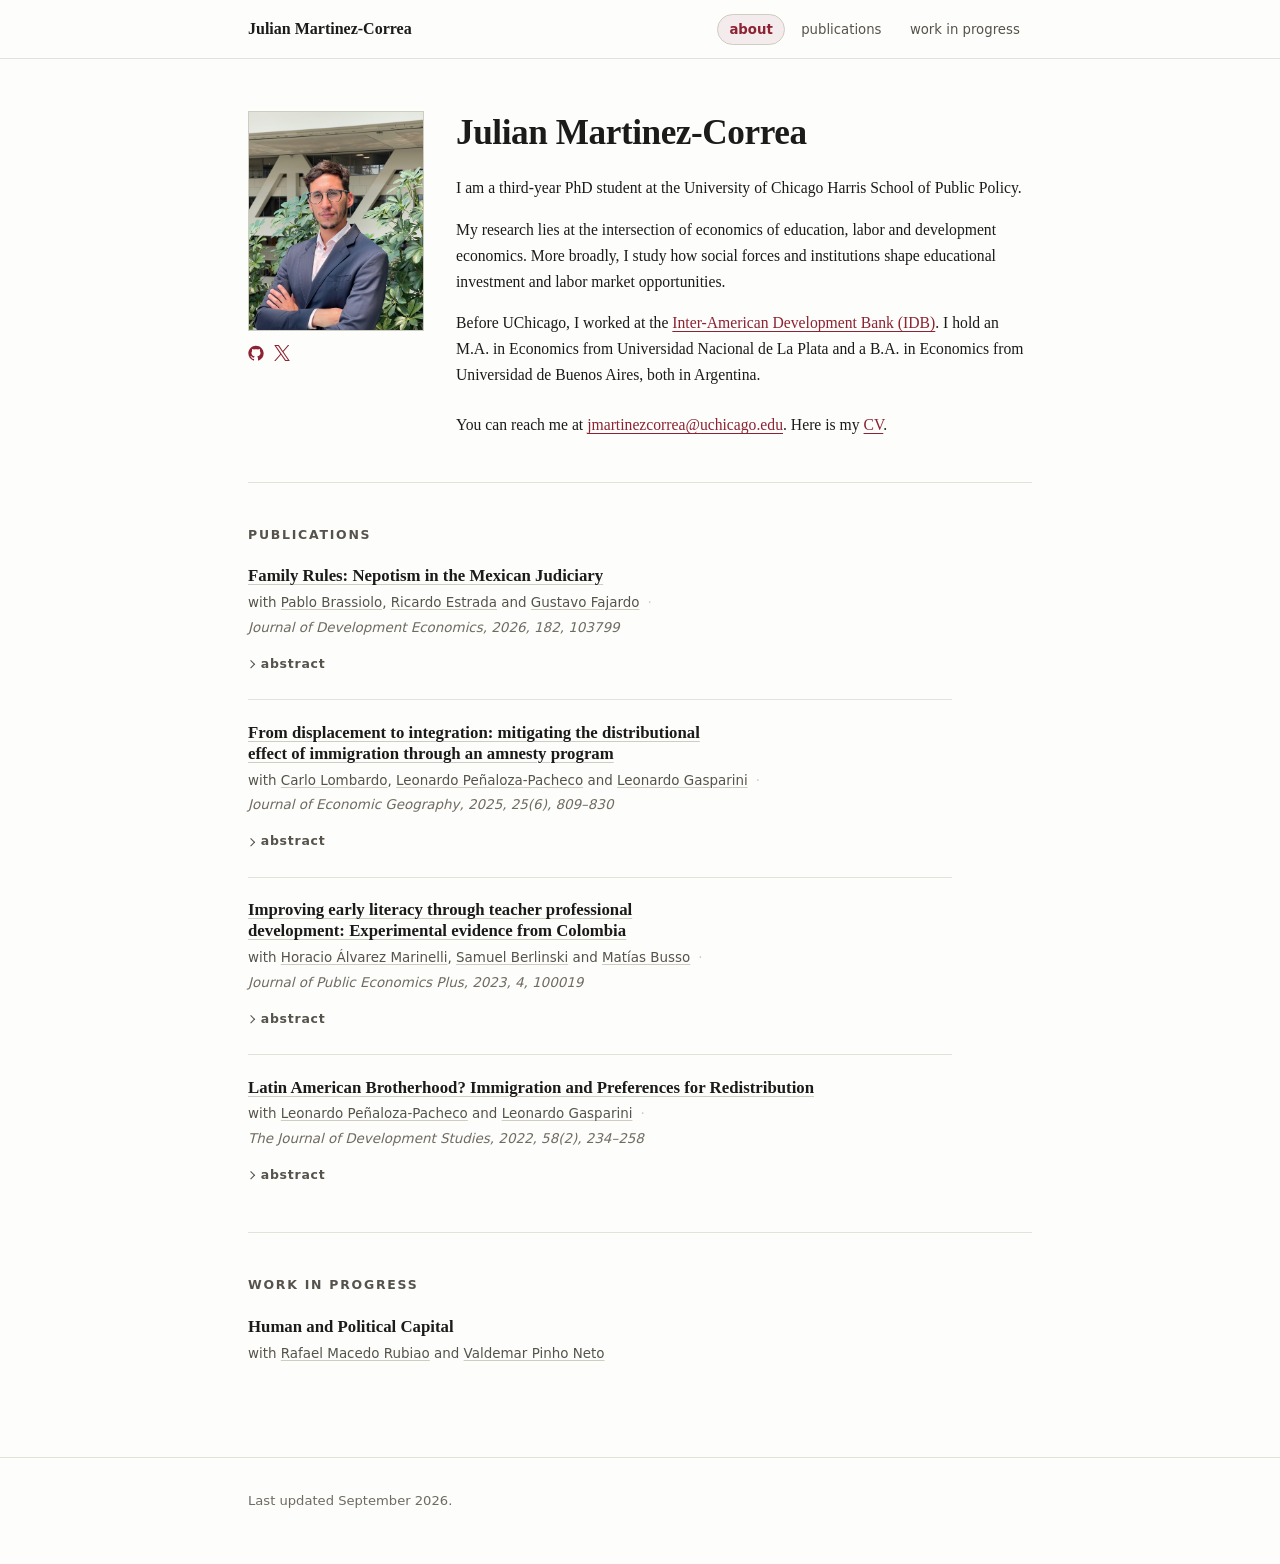
==== index.html @ 86064422 "Academic website One-page static site for Julian Martinez-Correa, PhD student at the University of C" ====
<!doctype html>
<html lang="en">
<head>
<meta charset="utf-8">
<meta name="viewport" content="width=device-width, initial-scale=1">

<title>Julian Martinez-Correa</title>
<meta name="description" content="Julian Martinez-Correa is a third-year PhD student at the University of Chicago Harris School of Public Policy. His research lies at the intersection of economics of education, labor and development economics.">
<meta name="author" content="Julian Martinez-Correa">

<link rel="canonical" href="https://jmartinezcorrea.github.io/">

<meta property="og:type" content="profile">
<meta property="og:title" content="Julian Martinez-Correa">
<meta property="og:description" content="Julian Martinez-Correa is a third-year PhD student at the University of Chicago Harris School of Public Policy. His research lies at the intersection of economics of education, labor and development economics.">
<meta property="og:url" content="https://jmartinezcorrea.github.io/">
<meta property="og:image" content="https://jmartinezcorrea.github.io/assets/img/headshot.jpg">
<meta property="og:locale" content="en_US">
<meta name="twitter:card" content="summary">
<meta name="twitter:creator" content="@julian_mcorrea">

<link rel="stylesheet" href="assets/css/styles.css">
<link rel="icon" href="data:image/svg+xml,<svg xmlns='http://www.w3.org/2000/svg' viewBox='0 0 32 32'><text y='25' x='3' font-size='24' font-family='Georgia,serif' fill='%238c2332'>M</text></svg>">

<!-- Structured data: verified facts only. -->
<script type="application/ld+json">
{
  "@context": "https://schema.org",
  "@type": "Person",
  "name": "Julian Martinez-Correa",
  "url": "https://jmartinezcorrea.github.io/",
  "image": "https://jmartinezcorrea.github.io/assets/img/headshot.jpg",
  "email": "mailto:jmartinezcorrea@uchicago.edu",
  "jobTitle": "PhD Student",
  "affiliation": {
    "@type": "CollegeOrUniversity",
    "name": "University of Chicago Harris School of Public Policy"
  },
  "description": "Third-year PhD student researching economics of education, labor and development economics.",
  "alumniOf": [
    { "@type": "CollegeOrUniversity", "name": "Universidad Nacional de La Plata" },
    { "@type": "CollegeOrUniversity", "name": "Universidad de Buenos Aires" }
  ],
  "sameAs": [
    "https://github.com/jmartinezcorrea",
    "https://x.com/julian_mcorrea"
  ]
}
</script>
</head>

<body id="top">
<a class="skip-link" href="#main">Skip to main content</a>

<header class="site-header">
  <div class="wrap header-inner">
    <a class="site-name" href="#top">Julian Martinez-Correa</a>

    <nav class="tabs" aria-label="Page sections">
      <ul>
        <li><a href="#about">about</a></li>
        <li><a href="#publications">publications</a></li>
        <li><a href="#work-in-progress">work in progress</a></li>
      </ul>
    </nav>
  </div>
</header>

<main id="main">
  <div class="wrap">

    <!-- ================= PROFILE / ABOUT ================= -->
    <section id="about" class="section section--profile" aria-labelledby="name">
      <div class="profile">

        <div class="profile__aside">
          <figure class="profile__figure">
            <img class="profile__photo"
                 src="assets/img/headshot.jpg"
                 alt="Julian Martinez-Correa"
                 width="1000" height="1333">
          </figure>

          <ul class="inline-links" aria-label="Social profiles">
            <li>
              <a href="https://github.com/jmartinezcorrea" aria-label="GitHub profile" title="GitHub">
                <!-- Official GitHub mark from Primer Octicons. -->
                <svg class="inline-links__icon" viewBox="0 0 24 24" aria-hidden="true" focusable="false">
                  <path d="M10.226 17.284c-2.965-.36-5.054-2.493-5.054-5.256 0-1.123.404-2.336 1.078-3.144-.292-.741-.247-2.314.09-2.965.898-.112 2.111.36 2.83 1.01.853-.269 1.752-.404 2.853-.404 1.1 0 1.999.135 2.807.382.696-.629 1.932-1.1 2.83-.988.315.606.36 2.179.067 2.942.72.854 1.101 2 1.101 3.167 0 2.763-2.089 4.852-5.098 5.234.763.494 1.28 1.572 1.28 2.807v2.336c0 .674.561 1.056 1.235.786 4.066-1.55 7.255-5.615 7.255-10.646C23.5 6.188 18.334 1 11.978 1 5.62 1 .5 6.188.5 12.545c0 4.986 3.167 9.12 7.435 10.669.606.225 1.19-.18 1.19-.786V20.63a2.9 2.9 0 0 1-1.078.224c-1.483 0-2.359-.808-2.987-2.313-.247-.607-.517-.966-1.034-1.033-.27-.023-.359-.135-.359-.27 0-.27.45-.471.898-.471.652 0 1.213.404 1.797 1.235.45.651.921.943 1.483.943.561 0 .92-.202 1.437-.719.382-.381.674-.718.944-.943"/>
                </svg>
              </a>
            </li>
            <li>
              <a href="https://x.com/julian_mcorrea" aria-label="X profile" title="X">
                <!-- Official X mark from the X brand toolkit. -->
                <svg class="inline-links__icon" viewBox="0 0 1200 1227" aria-hidden="true" focusable="false">
                  <path d="M714.163 519.284L1160.89 0H1055.03L667.137 450.887L357.328 0H0L468.492 681.821L0 1226.37H105.866L515.491 750.218L842.672 1226.37H1200L714.137 519.284H714.163ZM569.165 687.828L521.697 619.934L144.011 79.6944H306.615L611.412 515.685L658.88 583.579L1055.08 1150.3H892.476L569.165 687.854V687.828Z"/>
                </svg>
              </a>
            </li>
          </ul>
        </div>

        <div class="profile__body">
          <h1 id="name">Julian Martinez-Correa</h1>

          <div class="bio">
            <p>
              I am a third-year PhD student at the University of Chicago Harris
              School of Public Policy.
            </p>
            <p>
              My research lies at the intersection of economics of education,
              labor and development economics. More broadly, I study how social
              forces and institutions shape educational investment and labor
              market opportunities.
            </p>
            <p>
              Before UChicago, I worked at the
              <a href="https://www.iadb.org/en">Inter-American Development Bank (IDB)</a>.
              I hold an M.A. in Economics from Universidad Nacional de La Plata
              and a B.A. in Economics from Universidad de Buenos Aires, both in
              Argentina.
            </p>
          </div>

          <p class="profile-contact">
            You can reach me at
            <a href="mailto:jmartinezcorrea@uchicago.edu">jmartinezcorrea@uchicago.edu</a>.
            Here is my <a href="files/cv.pdf">CV</a>.
          </p>
        </div>
      </div>
    </section>

    <!-- ================= PUBLICATIONS ================= -->
    <!-- Entries are transcribed from your CV, with journal details, author
         lists and DOIs checked against the published record. Newest first.
         Every paper title links to its journal webpage, and every abstract is
         available in a collapsed disclosure. The current copy is concise,
         source-checked website text; replace it with author-supplied wording
         if the article abstracts should appear verbatim. -->
    <section id="publications" class="section" aria-labelledby="publications-h">
      <h2 id="publications-h" class="section__title">Publications</h2>

      <ol class="entries">

        <li class="entry">
          <h3 class="entry__title">
            <a href="https://www.sciencedirect.com/science/article/abs/pii/S0304387826000829">Family Rules: Nepotism in the Mexican Judiciary</a>
          </h3>
          <p class="entry__meta">
            <span class="entry__authors">with
              <a href="https://sites.google.com/view/pablobrassiolo/">Pablo Brassiolo</a>,
              <a href="https://sites.google.com/site/ricardoaestradamartinez/">Ricardo Estrada</a> and
              <a href="https://sites.google.com/site/gusfajardo/">Gustavo Fajardo</a></span>
            <span class="entry__status">Journal of Development Economics, 2026, 182, 103799</span>
          </p>
          <details class="entry__abstract">
            <summary>abstract</summary>
            <p>
              We examine how hiring autonomy can enable favoritism within public
              institutions, focusing on Mexico&rsquo;s federal judiciary. Using
              personnel records and an event study of judge arrivals, with shared
              surnames serving as a proxy for family relationships, we document
              likely nepotistic appointments. Within a year, a judge&rsquo;s arrival
              is followed by an estimated 0.05 related hires into key positions, a
              figure that is likely a lower bound. Connected appointees tend to
              have lower educational attainment, and their arrival is associated
              with reduced court productivity. Nepotism is concentrated among
              judges with prior administrative sanctions and those assigned to
              their birth states.
            </p>
          </details>
        </li>

        <li class="entry">
          <h3 class="entry__title">
            <a href="https://academic.oup.com/joeg/article-abstract/25/6/809/8111986">From displacement to integration: mitigating the distributional effect of immigration through an amnesty program</a>
          </h3>
          <p class="entry__meta">
            <span class="entry__authors">with
              <a href="https://carlombard.github.io/">Carlo Lombardo</a>,
              <a href="https://www.leonardopenalozapacheco.com/">Leonardo Peñaloza-Pacheco</a> and
              <a href="https://www.cedlas.econo.unlp.edu.ar/wp/en/lgasparini/">Leonardo Gasparini</a></span>
            <span class="entry__status">Journal of Economic Geography, 2025, 25(6), 809&ndash;830</span>
          </p>
          <details class="entry__abstract">
            <summary>abstract</summary>
            <p>
              We study how large-scale Venezuelan migration and an
              integration-oriented amnesty affected income distribution in
              Colombia. Recentered influence-function regressions within an
              instrumental-variables design show that the migration shock harmed
              the lower end of native Colombians&rsquo; income distribution, while
              regularization partially offset that effect. The evidence points to
              occupational downgrading as the central mechanism: employment
              restrictions pushed qualified Venezuelan migrants into lower-paid,
              more routine-intensive work, and the amnesty reduced that mismatch.
            </p>
          </details>
        </li>

        <li class="entry">
          <h3 class="entry__title">
            <a href="https://www.sciencedirect.com/science/article/pii/S2666551423000025">Improving early literacy through teacher professional development: Experimental evidence from Colombia</a>
          </h3>
          <p class="entry__meta">
            <span class="entry__authors">with
              <a href="https://blogs.worldbank.org/en/team/h/horacio-alvarez-marinelli">Horacio Álvarez Marinelli</a>,
              <a href="https://www.sberlinski.org/">Samuel Berlinski</a> and
              <a href="https://www.matiasbusso.org/">Matías Busso</a></span>
            <span class="entry__status">Journal of Public Economics Plus, 2023, 4, 100019</span>
          </p>
          <details class="entry__abstract">
            <summary>abstract</summary>
            <p>
              We evaluate Let&rsquo;s All Learn to Read, a one-year professional
              development program for first-grade teachers in Colombia that
              combined training and coaching throughout the school year with
              structured materials for teachers and students. A school-level
              randomized trial found that, after one year, literacy scores in
              treated schools were approximately 0.39 standard deviations higher
              than in control schools. The gains persisted through second and third
              grade, even though later-grade teachers had not received the program.
            </p>
          </details>
        </li>

        <li class="entry">
          <h3 class="entry__title">
            <a href="https://www.tandfonline.com/doi/abs/10.1080/00220388.2021.1961748">Latin American Brotherhood? Immigration and Preferences for Redistribution</a>
          </h3>
          <p class="entry__meta">
            <span class="entry__authors">with
              <a href="https://www.leonardopenalozapacheco.com/">Leonardo Peñaloza-Pacheco</a> and
              <a href="https://www.cedlas.econo.unlp.edu.ar/wp/en/lgasparini/">Leonardo Gasparini</a></span>
            <span class="entry__status">The Journal of Development Studies, 2022, 58(2), 234&ndash;258</span>
          </p>
          <details class="entry__abstract">
            <summary>abstract</summary>
            <p>
              We examine how immigration shapes support for redistribution when
              immigrants and natives come from relatively similar Latin American
              backgrounds. We combine province-level public-opinion responses with
              several immigration datasets and use three complementary empirical
              strategies: census-based cross-sectional instrumental variables,
              fixed-effects estimates using harmonized household surveys, and an
              instrumental-variables analysis of Venezuelan migration to Colombia.
              Across these approaches, higher local immigrant shares are associated
              with significantly lower, but non-monotonic, support for redistribution,
              particularly when immigrants are from other Latin American countries
              or are low-skilled. The relationship is stronger among higher-income
              respondents.
            </p>
          </details>
        </li>

      </ol>
    </section>

    <!-- ================= WORK IN PROGRESS ================= -->
    <section id="work-in-progress" class="section" aria-labelledby="work-in-progress-h">
      <h2 id="work-in-progress-h" class="section__title">Work in Progress</h2>

      <ul class="entries">

        <li class="entry">
          <h3 class="entry__title">Human and Political Capital</h3>
          <p class="entry__meta">
            <span class="entry__authors">with
              <a href="https://rafaelrubiao.github.io/">Rafael Macedo Rubiao</a> and
              <a href="https://sites.google.com/view/valdemarneto/home">Valdemar Pinho Neto</a></span>
          </p>
        </li>

      </ul>
    </section>

  </div>
</main>

<footer class="site-footer">
  <div class="wrap">
    <p class="site-footer__meta">Last updated <time datetime="2026-09-07">September 2026</time>.</p>
  </div>
</footer>

<script src="assets/js/site.js" defer></script>
</body>
</html>
---- assets/css/styles.css ----
/* ==========================================================================
   Julian Martinez-Correa — academic site
   Plain CSS. No framework, no build step.

   EVERY visual decision lives in the THEME block below. To restyle the site,
   change values there and nothing else. The rest of the file only wires those
   values up to elements, and should rarely need editing.

   Sections
     1. THEME          <- edit here
     2. Base
     3. Layout
     4. Header and tabs
     5. Profile
     6. Research entries
     7. Footer
     8. Responsive
     9. Motion and print
   ========================================================================== */


/* ==========================================================================
   1. THEME — edit this block to restyle the whole site
   ========================================================================== */

:root {

  /* --- Colour -------------------------------------------------------------
     Light, warm, near-monochrome with a single accent.
     If you change --text or --bg, re-check contrast: body text wants at least
     4.5:1 against the background, and --text-faint is used at ~13px so it
     needs 4.5:1 too. https://webaim.org/resources/contrastchecker/          */

  --bg:          #fdfdfb;   /* page background                              */
  --bg-subtle:   #f5f4ef;   /* hover fills, placeholder chips               */
  --text:        #1b1b19;   /* body text, headings                          */
  --text-muted:  #56534c;   /* coauthors, section labels, abstract text     */
  --text-faint:  #706b62;   /* journal/status lines, footer, dt labels      */
  --rule:        #e3e1d9;   /* hairline dividers                            */
  --rule-strong: #cfccc1;   /* photo border, link separators                */
  --accent:      #8c2332;   /* links, active tab  (muted maroon)            */
  --accent-deep: #6d1a26;   /* link hover                                   */
  --accent-wash: #f4ebec;   /* active tab background                        */

  /* Try a different accent by replacing the three --accent values, e.g.
       slate blue   #2f4a6b / #223751 / #eaeef3
       forest green #2f5540 / #223f30 / #e9f0eb
       ink / no hue #333230 / #1b1b19 / #efeee9                             */


  /* --- Type ---------------------------------------------------------------
     Two system stacks, so there are no web fonts and no network requests.
     Swap --font-body to var(--font-sans) for an all-sans site.             */

  --font-serif: Charter, "Bitstream Charter", "Sitka Text", Cambria, Georgia,
                "Times New Roman", Times, serif;
  --font-sans:  system-ui, -apple-system, "Segoe UI", Roboto, "Helvetica Neue",
                Arial, sans-serif;

  --font-body: var(--font-serif);   /* prose, headings, paper titles        */
  --font-ui:   var(--font-sans);    /* nav, labels, metadata, link rows     */

  --size-base:          1.0625rem;  /* body text                            */
  --size-base-mobile:   1rem;
  --line-height:        1.65;

  --size-h1:            clamp(1.75rem, 1.45rem + 1.2vw, 2.2rem);
  --size-section-title: 0.78rem;    /* the small caps "PUBLICATIONS" labels */
  --size-entry-title:   1.05rem;    /* paper titles                         */
  --size-meta:          0.84rem;    /* coauthors, journal line              */
  --size-ui:            0.83rem;    /* nav tabs                             */
  --size-small:         0.82rem;    /* footer                               */

  --tracking-caps:      0.14em;     /* letter-spacing on small caps labels  */


  /* --- Layout ------------------------------------------------------------ */

  --wrap:        52rem;   /* page container width                           */
  --measure:     44rem;   /* max width of running text and research entries */
  --gutter:      1.5rem;  /* left/right page padding                        */
  --gutter-mobile: 1.15rem;

  --section-gap: 2.75rem; /* vertical padding around each section           */
  --section-gap-mobile: 2.25rem;
  --entry-gap:   1.4rem;  /* vertical padding around each research entry    */

  /* Approximate sticky-header height, used to offset anchor jumps so a
     heading is not hidden underneath. site.js replaces this with the real
     measured height; the static value is what no-JavaScript visitors get.  */
  --header-h: 4.25rem;


  /* --- Photo -------------------------------------------------------------- */

  --photo-width:        11rem;    /* column width on desktop                */
  --photo-width-mobile: 10.5rem;  /* cap on narrow screens                  */
  --photo-aspect:       4 / 5;    /* try 1 / 1 for a square, 3 / 4 for taller */
  --photo-position:     50% 30%;  /* which part of the photo to keep when
                                     cropping; lower the 2nd number to show
                                     more of the top of the frame           */
  --photo-radius:       0;        /* e.g. 4px, or 50% for a circle          */
  --photo-border:       1px solid var(--rule-strong);
  --social-align:       flex-start; /* icon row under the photo; center
                                       centres it on the photo instead      */


  /* --- Details ------------------------------------------------------------ */

  --radius-pill:  999px;  /* nav tab shape; 4px gives square-ish tabs       */
  --focus-width:  2px;    /* keyboard focus ring                            */
  --focus-offset: 3px;
}


/* ==========================================================================
   2. Base
   ========================================================================== */

*, *::before, *::after { box-sizing: border-box; }

html {
  scroll-behavior: smooth;
  -webkit-text-size-adjust: 100%;
}

body {
  margin: 0;
  background: var(--bg);
  color: var(--text);
  font-family: var(--font-body);
  font-size: var(--size-base);
  line-height: var(--line-height);
  text-rendering: optimizeLegibility;
  -webkit-font-smoothing: antialiased;
  overflow-wrap: break-word;
}

h1, h2, h3 { line-height: 1.25; margin: 0; font-weight: 600; }

p { margin: 0 0 1em; }
p:last-child { margin-bottom: 0; }

a {
  color: var(--accent);
  text-decoration: underline;
  text-decoration-thickness: 1px;
  text-underline-offset: 0.16em;
}
a:hover { color: var(--accent-deep); text-decoration-thickness: 2px; }

:focus-visible {
  outline: var(--focus-width) solid var(--accent);
  outline-offset: var(--focus-offset);
  border-radius: 2px;
}

img { max-width: 100%; height: auto; display: block; }

/* Fixed rather than absolute, so it lands at the top of the viewport even if
   focus reaches it while the page is scrolled down. */
.skip-link {
  position: fixed;
  top: -6rem;
  left: 0.75rem;
  z-index: 100;
  background: var(--bg);
  color: var(--accent);
  font-family: var(--font-ui);
  font-size: 0.85rem;
  padding: 0.6rem 1rem;
  border: 1px solid var(--rule-strong);
  border-radius: 4px;
}
.skip-link:focus { top: 0.75rem; }

/* ==========================================================================
   3. Layout
   ========================================================================== */

.wrap {
  width: 100%;
  max-width: var(--wrap);
  margin-inline: auto;
  padding-inline: var(--gutter);
}

.section {
  padding-block: var(--section-gap);
  border-top: 1px solid var(--rule);
  scroll-margin-top: calc(var(--header-h) + 0.75rem);
}
.section:first-child { border-top: 0; }

.section--profile { padding-top: calc(var(--section-gap) + 0.5rem); }

.section__title {
  font-family: var(--font-ui);
  font-size: var(--size-section-title);
  font-weight: 600;
  letter-spacing: var(--tracking-caps);
  text-transform: uppercase;
  color: var(--text-muted);
  margin-bottom: 1.5rem;
}


/* ==========================================================================
   4. Header and tab navigation
   ========================================================================== */

.site-header {
  position: sticky;
  top: 0;
  z-index: 50;
  background: var(--bg);
  border-bottom: 1px solid var(--rule);
}

.header-inner {
  display: flex;
  flex-wrap: wrap;
  align-items: baseline;
  justify-content: space-between;
  gap: 0.5rem 1.5rem;
  padding-block: 0.85rem;
}

.site-name {
  font-size: 1rem;
  font-weight: 600;
  color: var(--text);
  text-decoration: none;
  white-space: nowrap;
}
.site-name:hover { color: var(--accent); }

/* Tabs are real in-page anchors, so they work with JavaScript disabled. */
.tabs ul {
  display: flex;
  flex-wrap: wrap;
  gap: 0.15rem 0.25rem;
  list-style: none;
  margin: 0;
  padding: 0;
}

.tabs a {
  display: block;
  font-family: var(--font-ui);
  font-size: var(--size-ui);
  line-height: 1;
  color: var(--text-muted);
  text-decoration: none;
  padding: 0.5rem 0.7rem;
  border-radius: var(--radius-pill);
  border: 1px solid transparent;
  transition: color 0.15s ease, background-color 0.15s ease,
              border-color 0.15s ease;
}

.tabs a:hover {
  color: var(--text);
  background: var(--bg-subtle);
}

/* The active tab is marked three ways — weight, colour and a ring — so the
   state never depends on colour perception alone. */
.tabs a[aria-current] {
  color: var(--accent);
  font-weight: 600;
  background: var(--accent-wash);
  border-color: var(--rule-strong);
}


/* ==========================================================================
   5. Profile
   ========================================================================== */

.profile {
  display: grid;
  grid-template-columns: var(--photo-width) minmax(0, 1fr);
  gap: 2rem;
  align-items: start;
}

.profile__aside { min-width: 0; }

.profile__figure { margin: 0; }

.profile__photo {
  width: 100%;
  aspect-ratio: var(--photo-aspect);
  object-fit: cover;
  object-position: var(--photo-position);
  border: var(--photo-border);
  border-radius: var(--photo-radius);
  background: var(--bg-subtle);
}

.profile__body { min-width: 0; }

h1 {
  font-size: var(--size-h1);
  letter-spacing: -0.012em;
  margin-bottom: 1.25rem;
}

.bio {
  max-width: var(--measure);
  font-size: 0.98rem;
}

.profile-contact {
  margin: 1.5rem 0 0;
  font-size: 0.98rem;
}

.inline-links {
  list-style: none;
  /* The negative left margin cancels the padding on each link below, so the
     icon itself lines up with the photo's left edge rather than sitting 4px
     inside it. With --social-align: center it shifts the row 4px left of
     centre, which is imperceptible on a column this narrow. */
  margin: 0.6rem 0 0 -0.25rem;
  padding: 0;
  display: flex;
  flex-wrap: wrap;
  justify-content: var(--social-align);
  gap: 0.15rem;            /* the padding below supplies the rest of the gap */
}

/* The icon is 16px, but the tappable area is padded out to 24x24 so it meets
   the WCAG 2.2 minimum target size (SC 2.5.8) and is comfortable on a phone. */
.inline-links a {
  display: inline-flex;
  align-items: center;
  justify-content: center;
  padding: 0.25rem;
}

.inline-links__icon {
  width: 1rem;
  height: 1rem;
  flex: 0 0 auto;
  fill: currentColor;
}


/* ==========================================================================
   6. Research entries
   ========================================================================== */

.entries {
  list-style: none;
  margin: 0;
  padding: 0;
}

.entry {
  padding-block: var(--entry-gap);
  border-top: 1px solid var(--rule);
  max-width: var(--measure);
}
.entry:first-child { border-top: 0; padding-top: 0; }
.entry:last-child { padding-bottom: 0; }

.entry__title {
  font-size: var(--size-entry-title);
  font-weight: 600;
  margin-bottom: 0.3rem;
  text-wrap: balance;
}

.entry__title a {
  color: inherit;
  text-decoration-color: var(--rule-strong);
}
.entry__title a:hover {
  color: var(--accent);
  text-decoration-color: currentColor;
}

.entry__meta {
  font-family: var(--font-ui);
  font-size: var(--size-meta);
  color: var(--text-muted);
  margin-bottom: 0.6rem;
  display: flex;
  flex-wrap: wrap;
  gap: 0.15rem 0.5rem;
}

.entry__authors { min-width: 0; }

/* Coauthor names link to their own sites. Kept in the body colour with a
   faint underline so a long author list does not turn into a row of loud
   accent-coloured links. */
.entry__authors a {
  color: inherit;
  text-decoration-color: var(--rule-strong);
  text-underline-offset: 0.15em;
}
.entry__authors a:hover {
  color: var(--accent);
  text-decoration-color: currentColor;
}

.entry__status {
  color: var(--text-faint);
  font-style: italic;
}

/* Separator only when a status actually follows an author list, and attached
   to the authors so a long coauthor list that pushes the status onto its own
   line does not strand a dot at the start of that line. */
.entry__meta:has(.entry__status) > .entry__authors::after {
  content: "·";
  margin-left: 0.5rem;
  font-style: normal;
  color: var(--rule-strong);
}

/* Native <details> keeps the list scannable and needs no JavaScript. */
.entry__abstract { margin-bottom: 0; }

.entry__abstract > summary {
  cursor: pointer;
  font-family: var(--font-ui);
  font-size: 0.78rem;
  font-weight: 600;
  letter-spacing: 0.06em;
  text-transform: none;
  color: var(--text-muted);
  list-style: none;
  display: inline-flex;
  align-items: center;
  gap: 0.4rem;
  padding: 0.15rem 0;
}
.entry__abstract > summary::-webkit-details-marker { display: none; }
.entry__abstract > summary::before {
  content: "";
  width: 0.4rem;
  height: 0.4rem;
  border-right: 1.5px solid currentColor;
  border-bottom: 1.5px solid currentColor;
  transform: rotate(-45deg);
  transition: transform 0.15s ease;
}
.entry__abstract[open] > summary::before { transform: rotate(45deg); }
.entry__abstract > summary:hover { color: var(--accent); }

.entry__abstract > p {
  margin: 0.5rem 0 0;
  padding-left: 0.9rem;
  border-left: 2px solid var(--rule);
  font-size: 0.95rem;
  color: var(--text-muted);
}


/* ==========================================================================
   7. Footer
   ========================================================================== */

.site-footer {
  border-top: 1px solid var(--rule);
  margin-top: 3rem;
  padding-block: 2rem 3rem;
  font-family: var(--font-ui);
  font-size: var(--size-small);
  color: var(--text-faint);
}
.site-footer p { margin: 0 0 0.3rem; }


/* ==========================================================================
   8. Responsive
   ========================================================================== */

/* Tablet and below: photo above the text, capped so it never dominates. */
@media (max-width: 46rem) {

  /* Deliberately generous: with the tabs wrapped the header can reach ~7.4rem,
     and this static value is what no-JavaScript visitors scroll against.
     site.js replaces it with the measured height when it runs. Overshooting
     costs a little whitespace; undershooting hides the heading. */
  :root { --header-h: 7.5rem; }

  .header-inner {
    flex-direction: column;
    align-items: flex-start;
    gap: 0.55rem;
    padding-block: 0.7rem;
  }

  /* Let the tabs wrap rather than clip, pulled flush with the container. */
  .tabs { width: 100%; }
  .tabs ul { margin-left: -0.7rem; }

  .profile {
    grid-template-columns: minmax(0, 1fr);
    gap: 1.4rem;
  }
  .profile__aside { max-width: var(--photo-width-mobile); }
}

@media (max-width: 30rem) {
  :root {
    --gutter: var(--gutter-mobile);
    --size-base: var(--size-base-mobile);
    --section-gap: var(--section-gap-mobile);
  }
  .tabs a { padding: 0.45rem 0.6rem; font-size: 0.8rem; }
}


/* ==========================================================================
   9. Motion and print
   ========================================================================== */

@media (prefers-reduced-motion: reduce) {
  html { scroll-behavior: auto; }
  *, *::before, *::after {
    animation-duration: 0.01ms !important;
    animation-iteration-count: 1 !important;
    transition-duration: 0.01ms !important;
    scroll-behavior: auto !important;
  }
}

@media print {
  .site-header, .skip-link, .site-footer__meta { display: none; }
  body { font-size: 11pt; background: #fff; }
  .section { border-top: 1px solid #ccc; page-break-inside: avoid; }
  a { color: #000; text-decoration: underline; }
}
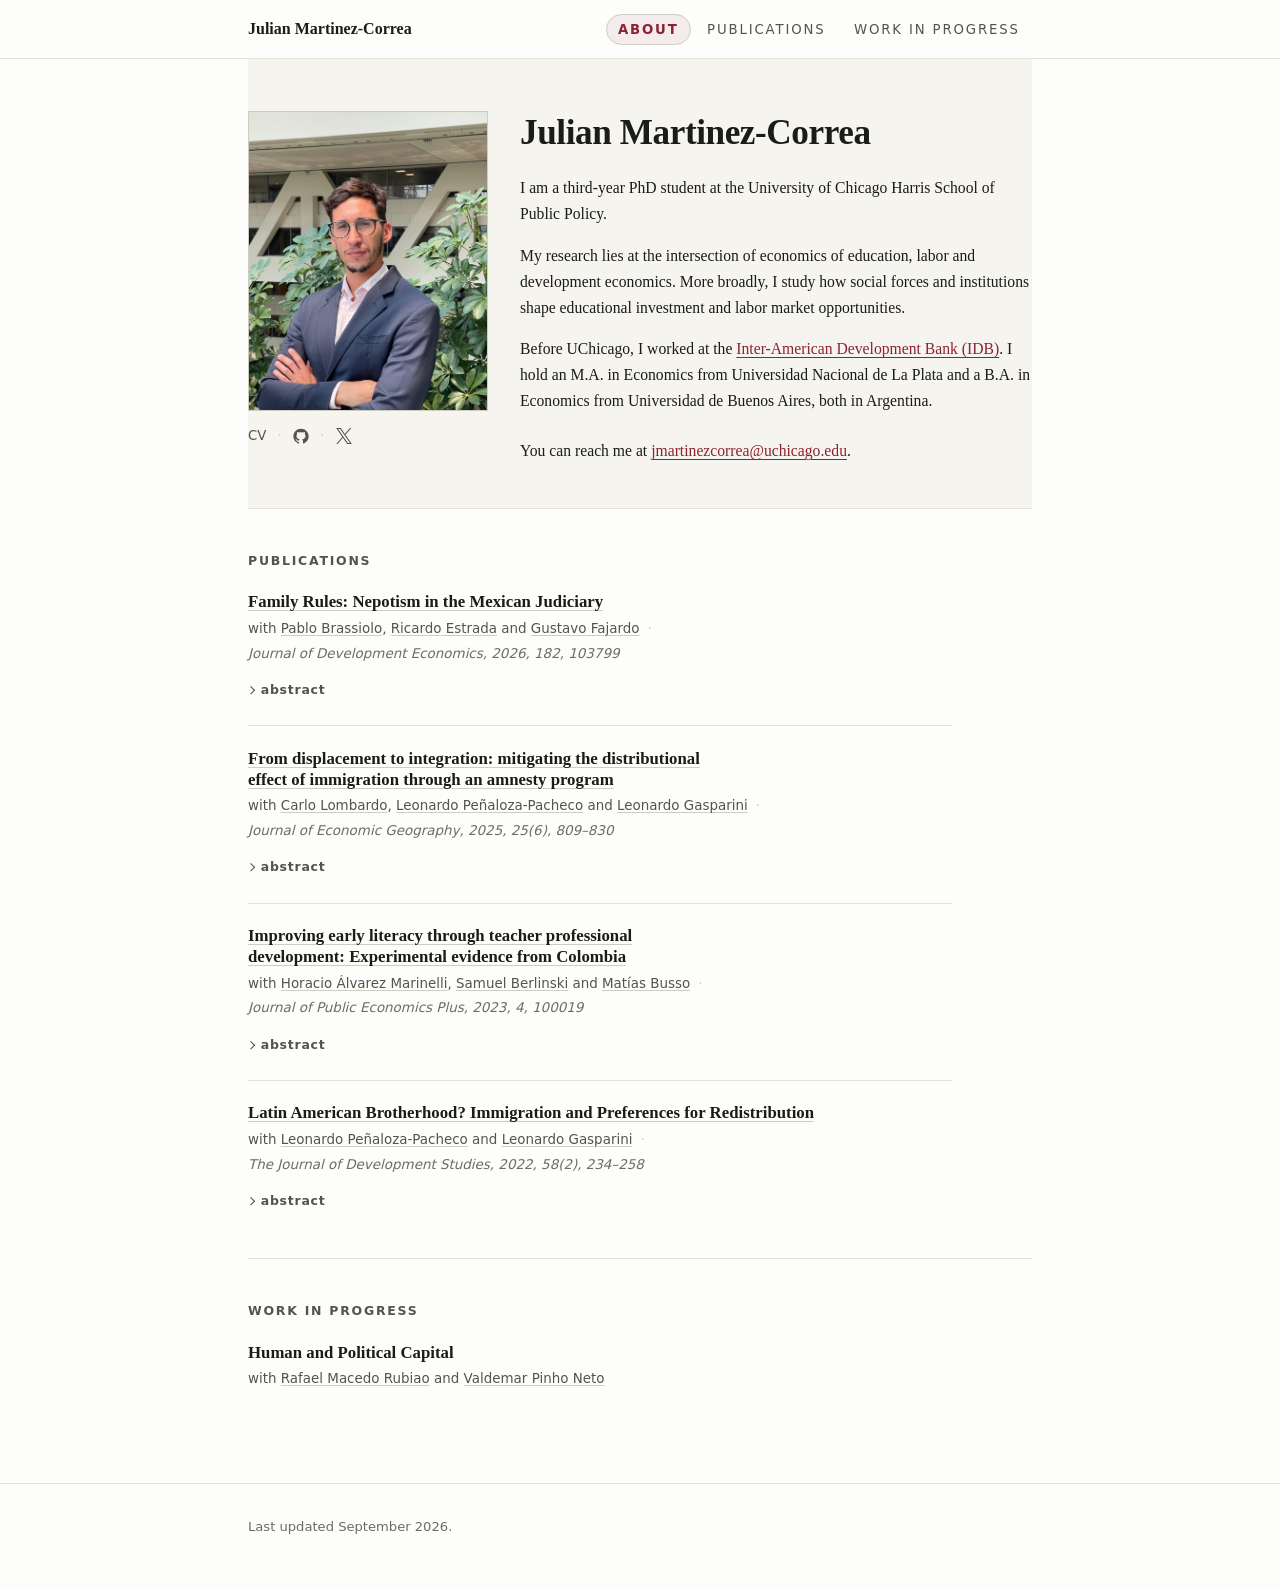
==== commit fea67cc6: "Visual/UX pass: caps nav, larger photo, About band, CV moved to link row - Nav tabs now render ALL C" ====
--- a/index.html
+++ b/index.html
@@ -7,6 +7,10 @@
 <title>Julian Martinez-Correa</title>
 <meta name="description" content="Julian Martinez-Correa is a third-year PhD student at the University of Chicago Harris School of Public Policy. His research lies at the intersection of economics of education, labor and development economics.">
 <meta name="author" content="Julian Martinez-Correa">
+
+<!-- Google Search Console ownership verification. Must stay in <head> on the
+     homepage; removing it un-verifies the property. -->
+<meta name="google-site-verification" content="J8aLhIPQWXHVKhF8gl2CatFygH-E9LzsPXmiMqQEQso">
 
 <link rel="canonical" href="https://jmartinezcorrea.github.io/">
 
@@ -38,12 +42,31 @@
   },
   "description": "Third-year PhD student researching economics of education, labor and development economics.",
   "alumniOf": [
-    { "@type": "CollegeOrUniversity", "name": "Universidad Nacional de La Plata" },
-    { "@type": "CollegeOrUniversity", "name": "Universidad de Buenos Aires" }
+    {
+      "@type": "CollegeOrUniversity",
+      "name": "Universidad Nacional de La Plata"
+    },
+    {
+      "@type": "CollegeOrUniversity",
+      "name": "Universidad de Buenos Aires"
+    }
   ],
   "sameAs": [
+    "https://orcid.org/0000-0003-4623-5174",
+    "https://harris.uchicago.edu/directory/julian-gabriel-martinez-correa",
     "https://github.com/jmartinezcorrea",
     "https://x.com/julian_mcorrea"
+  ],
+  "alternateName": [
+    "Julian Martinez Correa",
+    "Julián Martínez Correa",
+    "Julián Martínez-Correa",
+    "Julian Gabriel Martinez Correa"
+  ],
+  "knowsAbout": [
+    "Economics of education",
+    "Labor economics",
+    "Development economics"
   ]
 }
 </script>
@@ -58,9 +81,9 @@
 
     <nav class="tabs" aria-label="Page sections">
       <ul>
-        <li><a href="#about">about</a></li>
-        <li><a href="#publications">publications</a></li>
-        <li><a href="#work-in-progress">work in progress</a></li>
+        <li><a href="#about">About</a></li>
+        <li><a href="#publications">Publications</a></li>
+        <li><a href="#work-in-progress">Work in Progress</a></li>
       </ul>
     </nav>
   </div>
@@ -81,7 +104,10 @@
                  width="1000" height="1333">
           </figure>
 
-          <ul class="inline-links" aria-label="Social profiles">
+          <ul class="inline-links" aria-label="Profile links">
+            <li>
+              <a href="files/cv.pdf">CV</a>
+            </li>
             <li>
               <a href="https://github.com/jmartinezcorrea" aria-label="GitHub profile" title="GitHub">
                 <!-- Official GitHub mark from Primer Octicons. -->
@@ -127,7 +153,6 @@
           <p class="profile-contact">
             You can reach me at
             <a href="mailto:jmartinezcorrea@uchicago.edu">jmartinezcorrea@uchicago.edu</a>.
-            Here is my <a href="files/cv.pdf">CV</a>.
           </p>
         </div>
       </div>
--- a/assets/css/styles.css
+++ b/assets/css/styles.css
@@ -93,8 +93,8 @@
 
   /* --- Photo -------------------------------------------------------------- */
 
-  --photo-width:        11rem;    /* column width on desktop                */
-  --photo-width-mobile: 10.5rem;  /* cap on narrow screens                  */
+  --photo-width:        15rem;    /* column width on desktop                */
+  --photo-width-mobile: 13rem;    /* cap on narrow screens                  */
   --photo-aspect:       4 / 5;    /* try 1 / 1 for a square, 3 / 4 for taller */
   --photo-position:     50% 30%;  /* which part of the photo to keep when
                                      cropping; lower the 2nd number to show
@@ -192,7 +192,15 @@
 }
 .section:first-child { border-top: 0; }
 
-.section--profile { padding-top: calc(var(--section-gap) + 0.5rem); }
+/* A subtle off-white band distinguishes the profile section from the rest of
+   the page without introducing a new colour — it's the same --bg-subtle tone
+   already used for hover fills. The band is edge-to-edge automatically: only
+   .wrap is width-constrained, .section itself spans the full viewport. The
+   divider below comes for free from the next section's own border-top. */
+.section--profile {
+  padding-top: calc(var(--section-gap) + 0.5rem);
+  background: var(--bg-subtle);
+}
 
 .section__title {
   font-family: var(--font-ui);
@@ -245,11 +253,17 @@
   padding: 0;
 }
 
+/* Uppercase via text-transform rather than typing caps into the HTML: the
+   source stays Title Case (readable, matches the .section__title source
+   convention below), and most screen readers announce transformed text
+   normally rather than spelling it out letter by letter. */
 .tabs a {
   display: block;
   font-family: var(--font-ui);
   font-size: var(--size-ui);
   line-height: 1;
+  text-transform: uppercase;
+  letter-spacing: var(--tracking-caps);
   color: var(--text-muted);
   text-decoration: none;
   padding: 0.5rem 0.7rem;
@@ -317,27 +331,56 @@
   font-size: 0.98rem;
 }
 
+/* CV · GitHub · X, as a single row beneath the photo. */
 .inline-links {
   list-style: none;
-  /* The negative left margin cancels the padding on each link below, so the
-     icon itself lines up with the photo's left edge rather than sitting 4px
-     inside it. With --social-align: center it shifts the row 4px left of
-     centre, which is imperceptible on a column this narrow. */
+  /* The negative left margin cancels the padding on the first link below, so
+     it lines up with the photo's left edge rather than sitting 4px inside
+     it. With --social-align: center it shifts the row 4px left of centre,
+     which is imperceptible on a column this narrow. */
   margin: 0.6rem 0 0 -0.25rem;
   padding: 0;
   display: flex;
   flex-wrap: wrap;
+  align-items: center;
   justify-content: var(--social-align);
-  gap: 0.15rem;            /* the padding below supplies the rest of the gap */
-}
-
-/* The icon is 16px, but the tappable area is padded out to 24x24 so it meets
-   the WCAG 2.2 minimum target size (SC 2.5.8) and is comfortable on a phone. */
+  gap: 0.45rem;
+  font-family: var(--font-ui);
+  font-size: var(--size-ui);
+}
+
+.inline-links > li {
+  display: flex;
+  align-items: center;
+}
+
+/* Centred middle-dot separators. Generated content isn't exposed to
+   assistive tech, so a screen reader announces "list, 3 items" and nothing
+   is lost by the dot being skipped — it carries no information beyond the
+   visual grouping the list structure already provides. */
+.inline-links > li:not(:first-child)::before {
+  content: "\00B7";
+  margin-right: 0.45rem;
+  color: var(--rule-strong);
+}
+
+/* The icon's tappable area is padded out to 24x24 so it meets the WCAG 2.2
+   minimum target size (SC 2.5.8) and is comfortable on a phone; the CV text
+   link gets the same padding so its hit box matches. Muted by default,
+   accent on hover/focus — the same treatment as nav tabs and entry links,
+   so the plain-text CV link sits naturally next to the two icons rather
+   than standing out as a different kind of control. */
 .inline-links a {
   display: inline-flex;
   align-items: center;
   justify-content: center;
   padding: 0.25rem;
+  color: var(--text-muted);
+  text-decoration: none;
+}
+.inline-links a:hover,
+.inline-links a:focus-visible {
+  color: var(--accent);
 }
 
 .inline-links__icon {
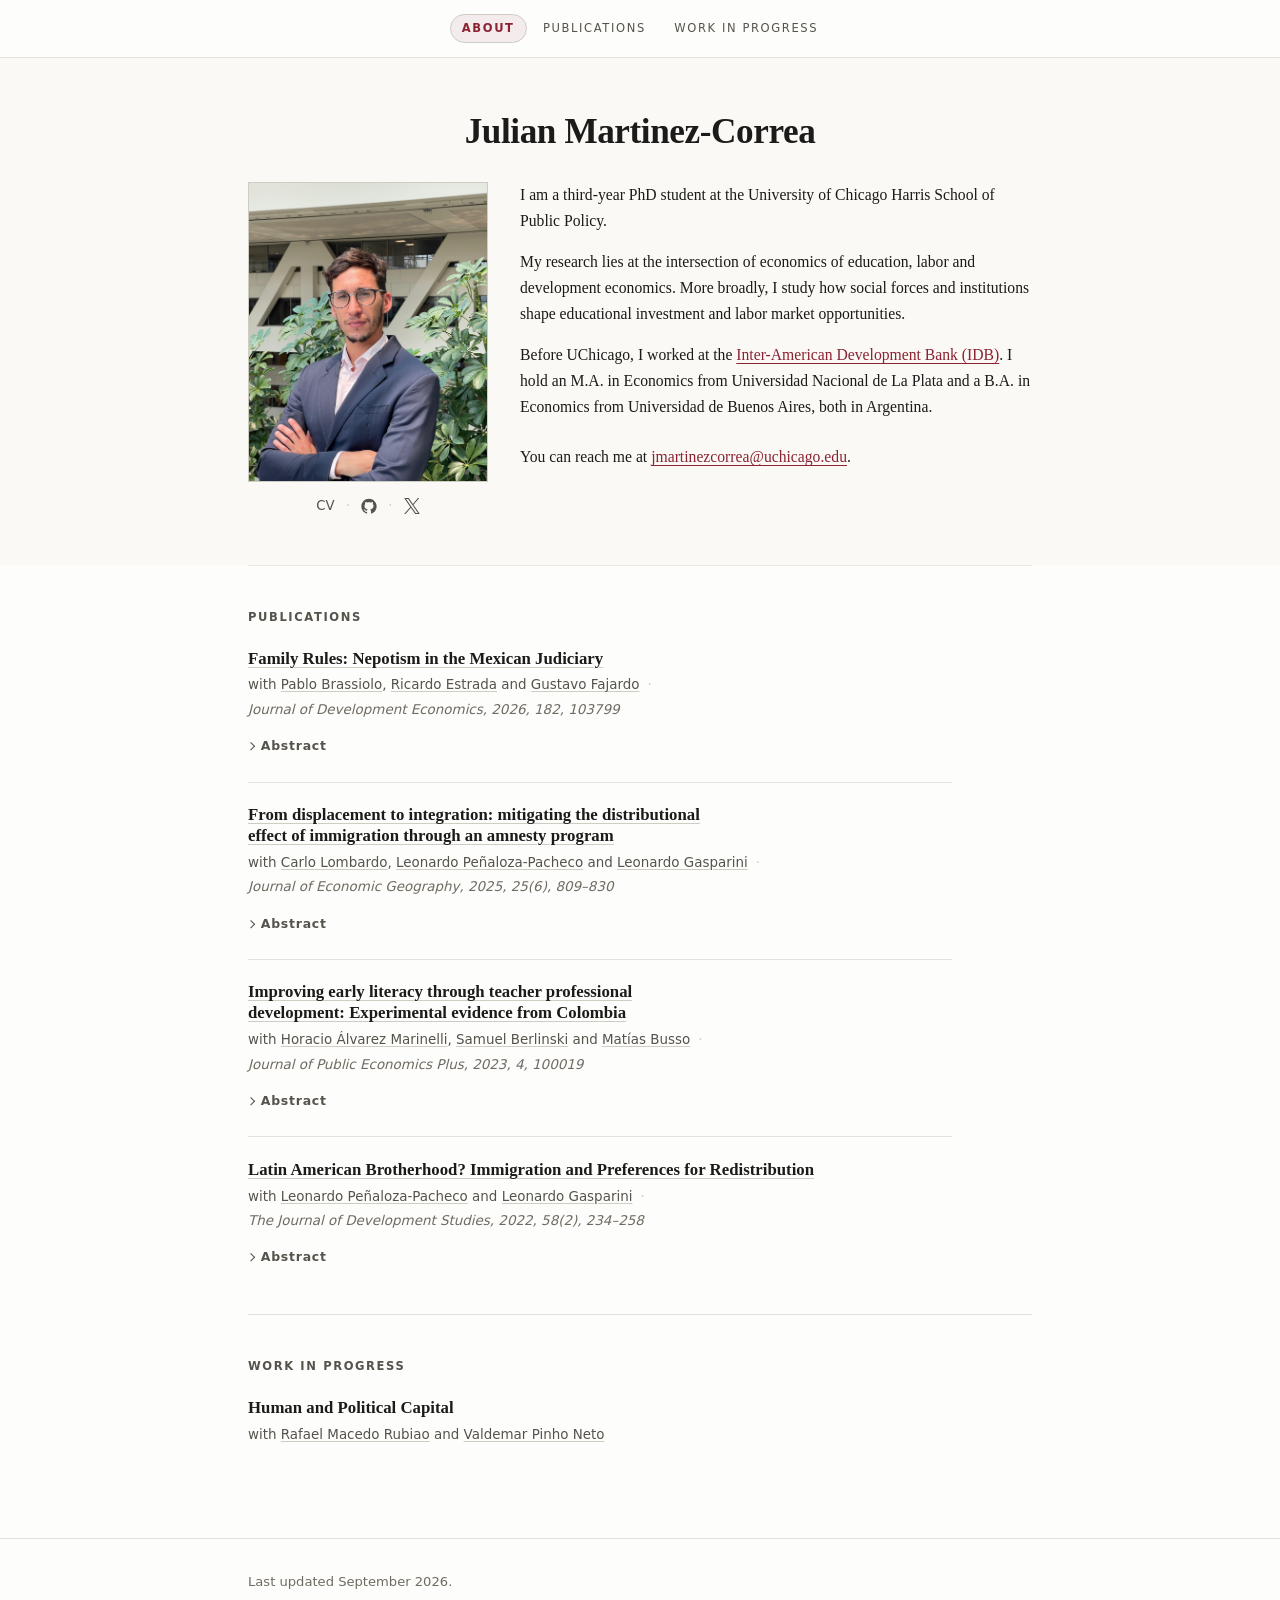
==== commit 74817c35: "Centre the name and link row, widen and lighten the About band - CV · GitHub · X now centres under t" ====
--- a/index.html
+++ b/index.html
@@ -77,8 +77,6 @@
 
 <header class="site-header">
   <div class="wrap header-inner">
-    <a class="site-name" href="#top">Julian Martinez-Correa</a>
-
     <nav class="tabs" aria-label="Page sections">
       <ul>
         <li><a href="#about">About</a></li>
@@ -94,6 +92,8 @@
 
     <!-- ================= PROFILE / ABOUT ================= -->
     <section id="about" class="section section--profile" aria-labelledby="name">
+      <h1 id="name">Julian Martinez-Correa</h1>
+
       <div class="profile">
 
         <div class="profile__aside">
@@ -128,8 +128,6 @@
         </div>
 
         <div class="profile__body">
-          <h1 id="name">Julian Martinez-Correa</h1>
-
           <div class="bio">
             <p>
               I am a third-year PhD student at the University of Chicago Harris
@@ -182,7 +180,7 @@
             <span class="entry__status">Journal of Development Economics, 2026, 182, 103799</span>
           </p>
           <details class="entry__abstract">
-            <summary>abstract</summary>
+            <summary>Abstract</summary>
             <p>
               We examine how hiring autonomy can enable favoritism within public
               institutions, focusing on Mexico&rsquo;s federal judiciary. Using
@@ -211,7 +209,7 @@
             <span class="entry__status">Journal of Economic Geography, 2025, 25(6), 809&ndash;830</span>
           </p>
           <details class="entry__abstract">
-            <summary>abstract</summary>
+            <summary>Abstract</summary>
             <p>
               We study how large-scale Venezuelan migration and an
               integration-oriented amnesty affected income distribution in
@@ -238,7 +236,7 @@
             <span class="entry__status">Journal of Public Economics Plus, 2023, 4, 100019</span>
           </p>
           <details class="entry__abstract">
-            <summary>abstract</summary>
+            <summary>Abstract</summary>
             <p>
               We evaluate Let&rsquo;s All Learn to Read, a one-year professional
               development program for first-grade teachers in Colombia that
@@ -263,7 +261,7 @@
             <span class="entry__status">The Journal of Development Studies, 2022, 58(2), 234&ndash;258</span>
           </p>
           <details class="entry__abstract">
-            <summary>abstract</summary>
+            <summary>Abstract</summary>
             <p>
               We examine how immigration shapes support for redistribution when
               immigrants and natives come from relatively similar Latin American
--- a/assets/css/styles.css
+++ b/assets/css/styles.css
@@ -32,7 +32,10 @@
      needs 4.5:1 too. https://webaim.org/resources/contrastchecker/          */
 
   --bg:          #fdfdfb;   /* page background                              */
-  --bg-subtle:   #f5f4ef;   /* hover fills, placeholder chips               */
+  --bg-subtle:   #f5f4ef;   /* hover fills, photo backdrop                  */
+  --bg-band:     #faf9f5;   /* the About section band — deliberately only a
+                               few steps off --bg so it reads as a change of
+                               paper, not a coloured panel                  */
   --text:        #1b1b19;   /* body text, headings                          */
   --text-muted:  #56534c;   /* coauthors, section labels, abstract text     */
   --text-faint:  #706b62;   /* journal/status lines, footer, dt labels      */
@@ -65,7 +68,8 @@
   --line-height:        1.65;
 
   --size-h1:            clamp(1.75rem, 1.45rem + 1.2vw, 2.2rem);
-  --size-section-title: 0.78rem;    /* the small caps "PUBLICATIONS" labels */
+  --size-section-title: 0.72rem;    /* small caps labels; the nav tabs share
+                                       this size so the two read as one set */
   --size-entry-title:   1.05rem;    /* paper titles                         */
   --size-meta:          0.84rem;    /* coauthors, journal line              */
   --size-ui:            0.83rem;    /* nav tabs                             */
@@ -101,8 +105,8 @@
                                      more of the top of the frame           */
   --photo-radius:       0;        /* e.g. 4px, or 50% for a circle          */
   --photo-border:       1px solid var(--rule-strong);
-  --social-align:       flex-start; /* icon row under the photo; center
-                                       centres it on the photo instead      */
+  --social-align:       center;   /* CV · GitHub · X row under the photo;
+                                     flex-start left-aligns it instead      */
 
 
   /* --- Details ------------------------------------------------------------ */
@@ -192,14 +196,21 @@
 }
 .section:first-child { border-top: 0; }
 
-/* A subtle off-white band distinguishes the profile section from the rest of
-   the page without introducing a new colour — it's the same --bg-subtle tone
-   already used for hover fills. The band is edge-to-edge automatically: only
-   .wrap is width-constrained, .section itself spans the full viewport. The
-   divider below comes for free from the next section's own border-top. */
+/* A subtle off-white band marks the profile section off from the rest of the
+   page. The divider below it comes for free from the next section's border-top.
+
+   The sections sit *inside* .wrap (<main><div class="wrap"><section>), so a
+   plain background would stop at the content column. box-shadow paints the
+   colour outwards past that column, and clip-path lets it through
+   horizontally while still cutting it off at the section's own top and
+   bottom edges. Unlike a 100vw rule this cannot cause horizontal overflow,
+   and unlike moving .wrap inside each section it leaves every other
+   section's divider width untouched. */
 .section--profile {
   padding-top: calc(var(--section-gap) + 0.5rem);
-  background: var(--bg-subtle);
+  background: var(--bg-band);
+  box-shadow: 0 0 0 100vmax var(--bg-band);
+  clip-path: inset(0 -100vmax);
 }
 
 .section__title {
@@ -225,28 +236,19 @@
   border-bottom: 1px solid var(--rule);
 }
 
+/* The nav is the header's only content now that the name has moved into the
+   page, so it centres rather than sitting off to one side. */
 .header-inner {
   display: flex;
-  flex-wrap: wrap;
-  align-items: baseline;
-  justify-content: space-between;
-  gap: 0.5rem 1.5rem;
+  justify-content: center;
   padding-block: 0.85rem;
 }
-
-.site-name {
-  font-size: 1rem;
-  font-weight: 600;
-  color: var(--text);
-  text-decoration: none;
-  white-space: nowrap;
-}
-.site-name:hover { color: var(--accent); }
 
 /* Tabs are real in-page anchors, so they work with JavaScript disabled. */
 .tabs ul {
   display: flex;
   flex-wrap: wrap;
+  justify-content: center;
   gap: 0.15rem 0.25rem;
   list-style: none;
   margin: 0;
@@ -260,7 +262,7 @@
 .tabs a {
   display: block;
   font-family: var(--font-ui);
-  font-size: var(--size-ui);
+  font-size: var(--size-section-title);
   line-height: 1;
   text-transform: uppercase;
   letter-spacing: var(--tracking-caps);
@@ -315,10 +317,12 @@
 
 .profile__body { min-width: 0; }
 
+/* The name sits above the photo/bio grid and is centred on the page. */
 h1 {
   font-size: var(--size-h1);
   letter-spacing: -0.012em;
-  margin-bottom: 1.25rem;
+  text-align: center;
+  margin-bottom: 1.75rem;
 }
 
 .bio {
@@ -334,11 +338,7 @@
 /* CV · GitHub · X, as a single row beneath the photo. */
 .inline-links {
   list-style: none;
-  /* The negative left margin cancels the padding on the first link below, so
-     it lines up with the photo's left edge rather than sitting 4px inside
-     it. With --social-align: center it shifts the row 4px left of centre,
-     which is imperceptible on a column this narrow. */
-  margin: 0.6rem 0 0 -0.25rem;
+  margin: 0.6rem 0 0;
   padding: 0;
   display: flex;
   flex-wrap: wrap;
@@ -532,16 +532,10 @@
      costs a little whitespace; undershooting hides the heading. */
   :root { --header-h: 7.5rem; }
 
-  .header-inner {
-    flex-direction: column;
-    align-items: flex-start;
-    gap: 0.55rem;
-    padding-block: 0.7rem;
-  }
-
-  /* Let the tabs wrap rather than clip, pulled flush with the container. */
+  .header-inner { padding-block: 0.7rem; }
+
+  /* Let the tabs wrap onto a second line rather than clip. */
   .tabs { width: 100%; }
-  .tabs ul { margin-left: -0.7rem; }
 
   .profile {
     grid-template-columns: minmax(0, 1fr);
